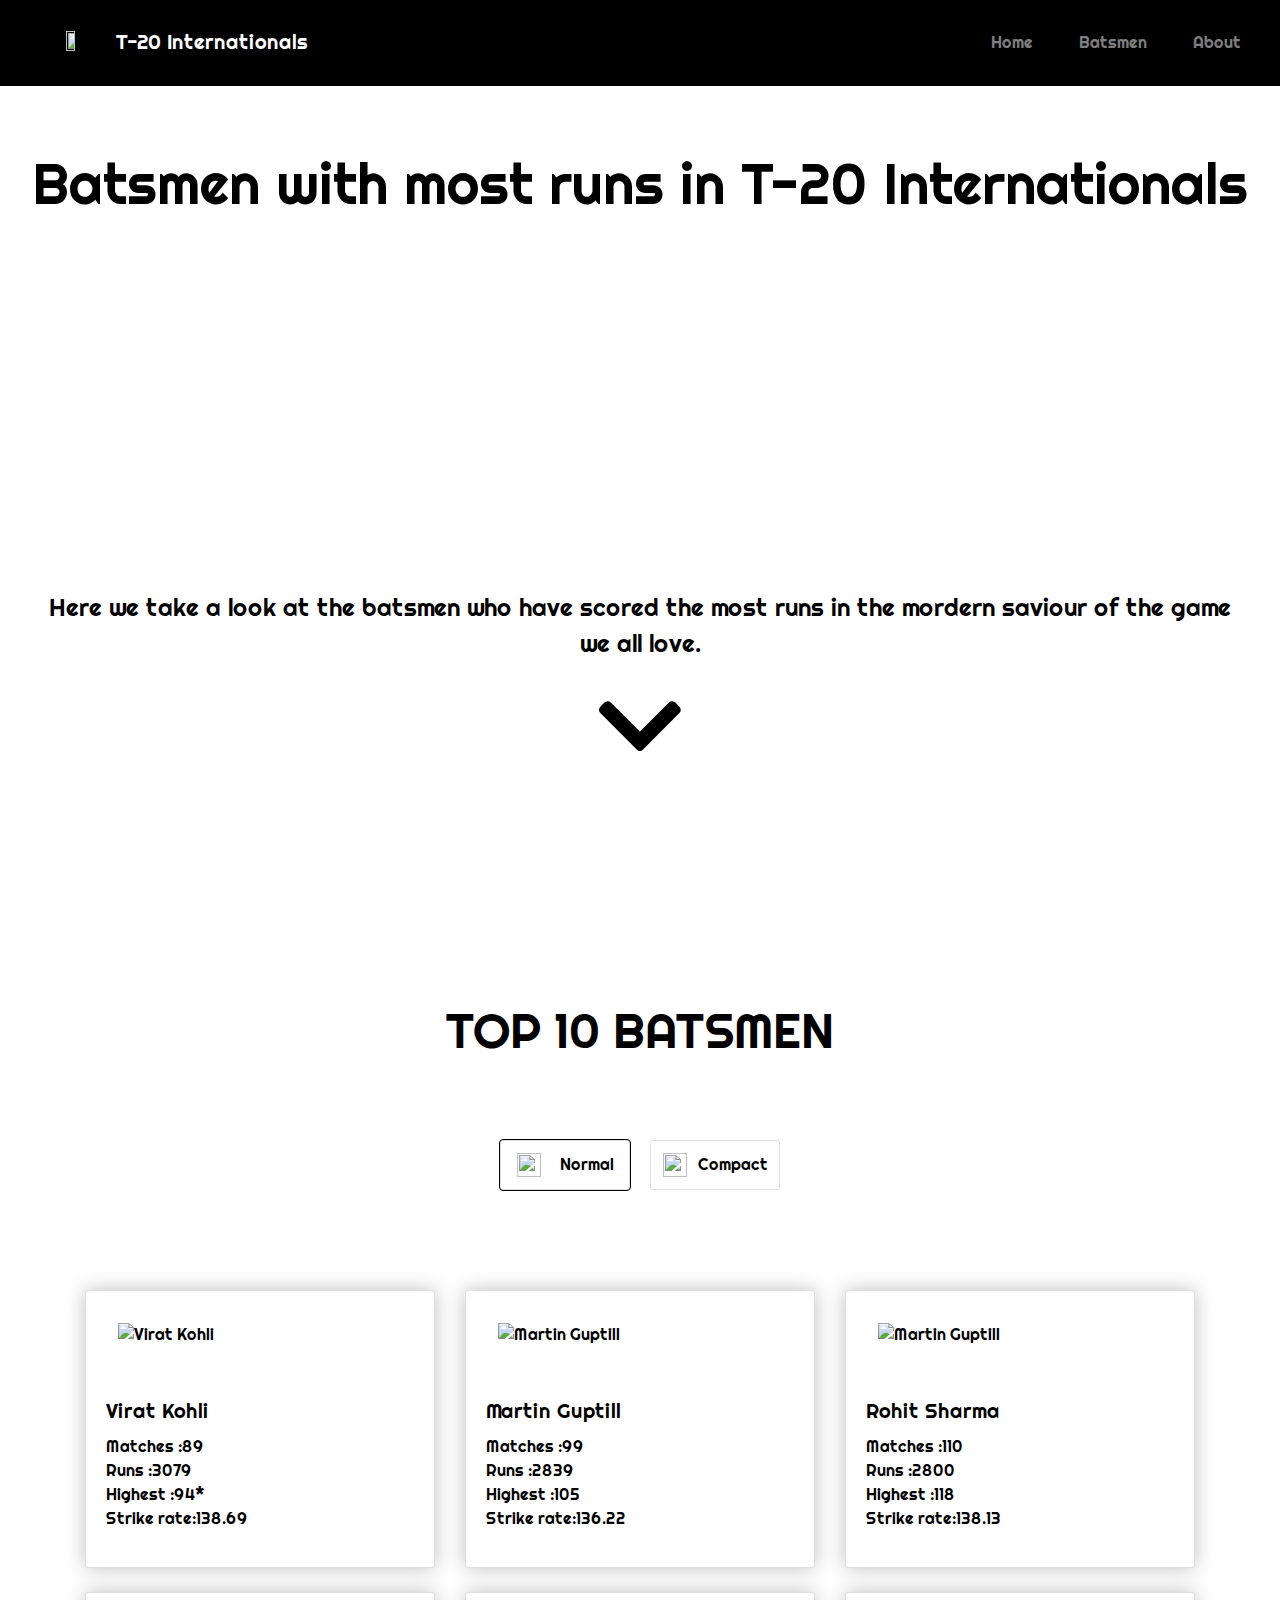
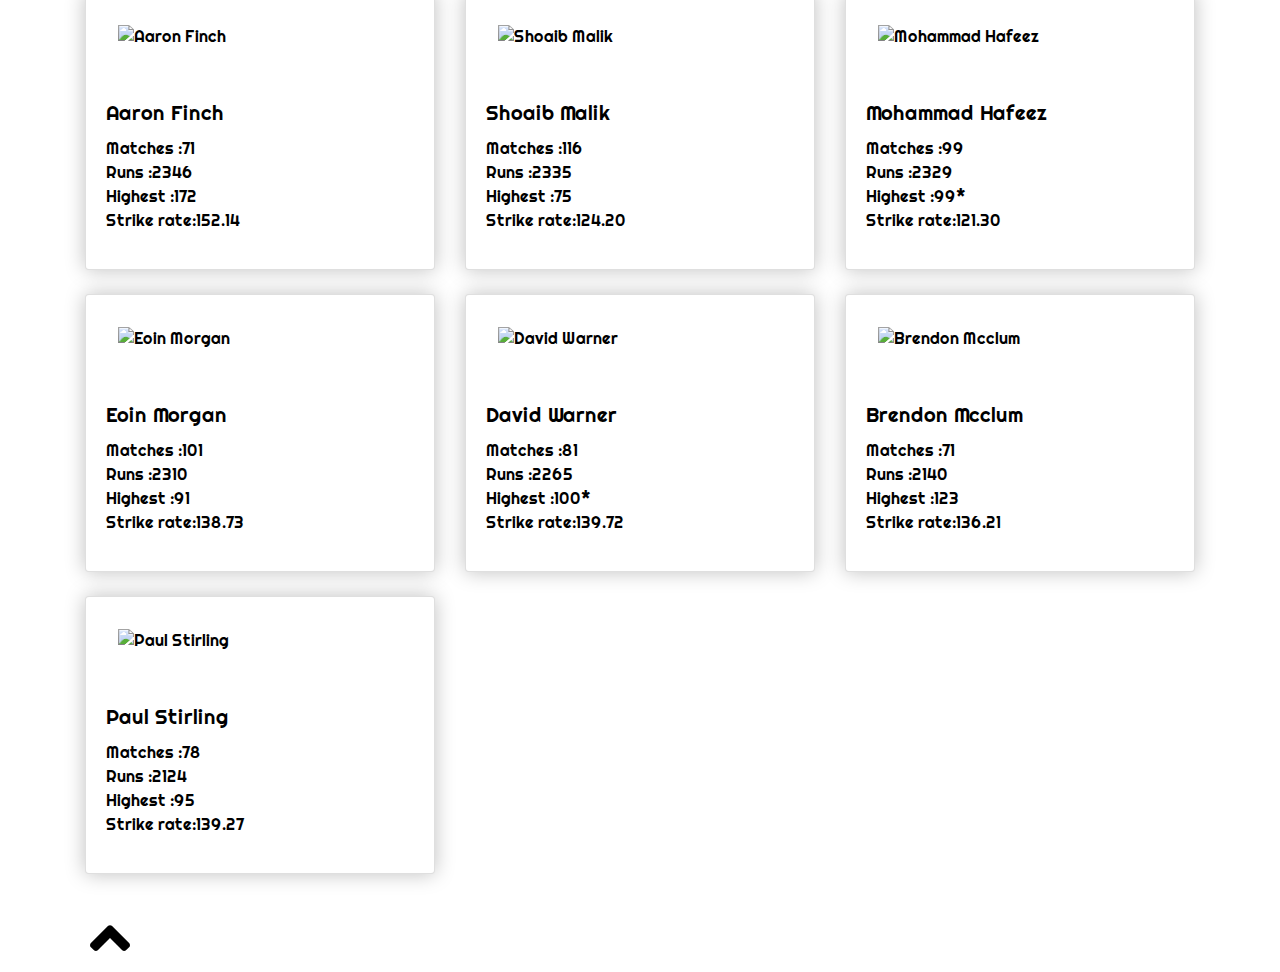
==== index.html @ 228b4ad1 "Rename Super.html to index.html" ====
<!DOCTYPE html>
<html lang="en">

<head>
  <meta charset="UTF-8">
  <link rel="shortcut icon" href="icons/favicon.ico" />
  <meta name="viewport" content="width=device-width, initial-scale=1.0" />
  <link rel="stylesheet" href="https://stackpath.bootstrapcdn.com/bootstrap/4.1.3/css/bootstrap.min.css" />
  <link rel="stylesheet" href="https://use.fontawesome.com/releases/v5.4.1/css/all.css" />
  <link rel="stylesheet" href="https://fonts.googleapis.com/css2?family=Righteous&display=swap" />
  <link rel="stylesheet" href="Super.css" />
  <title>Most Runs in T-20 Internationals</title>
</head>

<body>
  <!-- Navigation Bar -->
  <nav class="navbar navbar-expand-lg navbar-dark fixed-top">
    <a class="navbar-brand navTitle" href="Super.js">
      <img height="10%" width="20%"
        src="https://www.pikpng.com/pngl/m/291-2911652_international-cricket-council-icc-logo-free-vector-international.png">
      T-20 Internationals
    </a>
    <button aria-controls="navbarSupportedContent" aria-expanded="false" aria-label="Toggle navigation"
      class="navbar-toggler" data-target="#navbarSupportedContent" data-toggle="collapse" type="button"><span
        class="navbar-toggler-icon"></span></button>
    <div class="collapse navbar-collapse" id="navbarSupportedContent">
      <ul class="navbar-nav ml-auto">
        <li class="nav-item itemNav">
          <a class="nav-link" href="#header">Home</a>
        </li>
        <li class="nav-item itemNav">
          <a class="nav-link" href="#gallery-title">Batsmen</a>
        </li>
        <li class="nav-item itemNav">
          <a class="nav-link" href="about.html">About</a>
        </li>
      </ul>
    </div>
  </nav><!-- Header Section -->

  <div class="jumbotron text-center " id="header">


    <h2 class="display-4">Batsmen with most runs in T-20 Internationals</h2>
    <div>
      <p class="lead">Here we take a look at the batsmen who have scored the most runs in the mordern saviour of the
        game we all love.</p>
      <a href="#gallery-title"><i class="fas fa-chevron-down fa-6x gallery-icon" id="icon1"></i></a>
    </div>

  </div>
  </div><!-- Gallery  -->
  <div id="gallery-title"></div>
  <div class="gallery-div" id="">
    <h1 class="gallery-head" id="gallery1">Top 10 Batsmen </h1>
    <div class="view-div">
      <button class="view-button" id="normal-view"><img
          src="https://cdn.iconscout.com/icon/free/png-512/grid-1702553-1486968.png"> Normal</button>
      <button class="view-button" id="compact-view"><img src="https://img.icons8.com/ios/452/grid.png"> Compact</button>
    </div>
  </div>
  <section id="gallery">
    <div class="container">
      <div class="row">
        <section id="gallery">
          <div class="container">
            <div class="row">
              <div class="col-lg-4 mb-4">
                <div class="card">
                  <img alt="Virat Kohli" class="card-img-top"
                    src="https://img2.pngio.com/virat-kohli-png-image-6-png-image-virat-kohli-png-350_509.png">
                  <div class="card-body">
                    <h5 class="card-title">Virat Kohli</h5>
                    <p class="card-text">
                      Matches :89<br>
                      Runs :3079<br>
                      Highest :94*<br>
                      Strike rate:138.69<br>
                    </p>

                    </p>
                  </div>
                </div>
              </div>
              <div class="col-lg-4 mb-4">
                <div class="card">
                  <img alt="Martin Guptill" class="card-img-top"
                    src="https://i.pinimg.com/originals/bd/b9/13/bdb913f40a78d6bc8a3077e5ea94eb83.png">
                  <div class="card-body">
                    <h5 class="card-title">Martin Guptill</h5>
                    <p class="card-text">
                      Matches :99<br>
                      Runs :2839<br>
                      Highest :105<br>
                      Strike rate:136.22<br>
                    </p>

                    </p>
                  </div>
                </div>
              </div>
              <div class="col-lg-4 mb-4">
                <div class="card">
                  <img alt="Martin Guptill" class="card-img-top"
                    src="https://www.cricket.com.au/-/media/Players/Men/International/India/Rohit_Sharma_T2018.ashx">
                  <div class="card-body">
                    <h5 class="card-title">Rohit Sharma</h5>
                    <p class="card-text">
                      Matches :110<br>
                      Runs :2800<br>
                      Highest :118<br>
                      Strike rate:138.13<br>
                    </p>

                    </p>
                  </div>
                </div>
              </div>
              <div class="col-lg-4 mb-4">
                <div class="card">
                  <img alt="Aaron Finch" class="card-img-top"
                    src="https://i2.wp.com/www.cricgully.com/wp-content/uploads/2018/01/Aaron-Finch-T2017.ashx_.png?fit=350%2C509&ssl=1">
                  <div class="card-body">
                    <h5 class="card-title">Aaron Finch</h5>
                    <p class="card-text">
                      Matches :71<br>
                      Runs :2346<br>
                      Highest :172<br>
                      Strike rate:152.14<br>
                    </p>

                    </p>
                  </div>
                </div>
              </div>
              <div class="col-lg-4 mb-4">
                <div class="card">
                  <img alt="Shoaib Malik" class="card-img-top"
                    src="https://dailysportsupdates.com/wp-content/uploads/2019/04/Shoaib-Malik.png">
                  <div class="card-body">
                    <h5 class="card-title">Shoaib Malik</h5>
                    <p class="card-text">
                      Matches :116<br>
                      Runs :2335<br>
                      Highest :75<br>
                      Strike rate:124.20<br>
                    </p>

                    </p>
                  </div>
                </div>
              </div>
              <div class="col-lg-4 mb-4">
                <div class="card">
                  <img alt="Mohammad Hafeez" class="card-img-top"
                    src="https://i0.wp.com/cricinfonepal.com/wp-content/uploads/2019/05/Hafeez.png?fit=350%2C509&ssl=1">
                  <div class="card-body">
                    <h5 class="card-title">Mohammad Hafeez</h5>
                    <p class="card-text">
                      Matches :99<br>
                      Runs :2329<br>
                      Highest :99*<br>
                      Strike rate:121.30<br>
                    </p>

                    </p>
                  </div>
                </div>
              </div>
              <div class="col-lg-4 mb-4">
                <div class="card">
                  <img alt="Eoin Morgan" class="card-img-top"
                    src="http://www.cricket.com.au/~/media/Players/Men/International/England/eoin-morgan-eng.ashx">
                  <div class="card-body">
                    <h5 class="card-title">Eoin Morgan</h5>
                    <p class="card-text">
                      Matches :101<br>
                      Runs :2310<br>
                      Highest :91<br>
                      Strike rate:138.73<br>
                    </p>

                    </p>
                  </div>
                </div>
              </div>
              <div class="col-lg-4 mb-4">
                <div class="card">
                  <img alt="David Warner" class="card-img-top"
                    src="http://cricket.com.au/~/media/Players/Men/International/Australia/David-Warner-ODI-Away-2016.ashx">
                  <div class="card-body">
                    <h5 class="card-title">David Warner</h5>
                    <p class="card-text">
                      Matches :81<br>
                      Runs :2265<br>
                      Highest :100*<br>
                      Strike rate:139.72<br>
                    </p>

                    </p>
                  </div>
                </div>
              </div>
              <div class="col-lg-4 mb-4">
                <div class="card">
                  <img alt="Brendon Mcclum" class="card-img-top"
                    src="https://spiderimg.amarujala.com/assets/images/2017/06/07/750x506/brendon-mccullum_1496838276.png">
                  <div class="card-body">
                    <h5 class="card-title">Brendon Mcclum</h5>
                    <p class="card-text">
                      Matches :71<br>
                      Runs :2140<br>
                      Highest :123<br>
                      Strike rate:136.21<br>
                    </p>

                    </p>
                  </div>
                </div>
              </div>
              <div class="col-lg-4 mb-4">
                <div class="card">
                  <img alt="Paul Stirling" class="card-img-top"
                    src="https://www.cricket.com.au/-/media/Players/Men/International/Ireland/Paul-Stirling-wt20.ashx">
                  <div class="card-body">
                    <h5 class="card-title">Paul Stirling</h5>
                    <p class="card-text">
                      Matches :78<br>
                      Runs :2124<br>
                      Highest :95<br>
                      Strike rate:139.27<br>
                    </p>

                    </p>
                  </div>
                </div>
              </div>
        </section>
        <!-- Footer Section -->
        <footer>
          <h1></h1>
          <a href="#header" class="back-to-top"><i class="fas fa-angle-up fa-4x backToTop"></i></a>
        </footer>
        <script src="https://code.jquery.com/jquery-3.5.1.slim.min.js"
          integrity="sha384-DfXdz2htPH0lsSSs5nCTpuj/zy4C+OGpamoFVy38MVBnE+IbbVYUew+OrCXaRkfj"
          crossorigin="anonymous"></script>
        <script src="https://cdn.jsdelivr.net/npm/popper.js@1.16.1/dist/umd/popper.min.js"
          integrity="sha384-9/reFTGAW83EW2RDu2S0VKaIzap3H66lZH81PoYlFhbGU+6BZp6G7niu735Sk7lN"
          crossorigin="anonymous"></script>
        <script src="https://stackpath.bootstrapcdn.com/bootstrap/4.5.2/js/bootstrap.min.js"
          integrity="sha384-B4gt1jrGC7Jh4AgTPSdUtOBvfO8shuf57BaghqFfPlYxofvL8/KUEfYiJOMMV+rV"
          crossorigin="anonymous"></script>
        <script>
          $('.navbar-nav>li>a').on('click', function () {
            $('.navbar-collapse').collapse('hide');
          });
        </script>
        <script src="Super.js">
        </script>

</body>

</html>
---- Super.css ----
html {
    scroll-behavior: smooth;
  }
  body {
    color: black;
    font-family: "Righteous", cursive;
  }
  
  #header {
    background: url("http://web.teletipos.com.uy/wp-content/uploads/2016/11/colortheory-730x370-1.jpg");
  
    background-position: center;
    background-size: cover;
  
    display: flex;
    flex-direction: column;
    width: auto;
    height: calc(100vh - 4.45rem);
  }
  
  .backToTop {
    margin-left: 49%;
  
    color: #000000;
    padding: 0.6%;
    border-radius: 50%;
    margin-bottom: 4%;
  }
  .card {
    height: 100%;
    -webkit-box-shadow: 0px 0px 20px 0px rgba(0, 0, 0, 0.25);
    -moz-box-shadow: 0px 0px 20px 0px rgba(0, 0, 0, 0.25);
    box-shadow: 0px 0px 20px 0px rgba(0, 0, 0, 0.25);
  }
  .card-body.hidden {
    display: none;
  }
  .card-img-top {
    padding: 2rem;
  }
  .display-3 {
    font-size: 8rem;
  }
  .fas fa-chevron-down fa-6x gallery-icon {
    padding-top: 100px;
  }
  
  .gallery-head {
    font-size: 3rem;
    text-align: center;
    margin-top: 8%;
    margin-bottom: 80px;
    text-transform: uppercase;
  }
  .gallery-icon {
    color: #000000;
    text-align: center;
  }
  .itemNav {
    padding: 15px;
  }
  .jumbotron {
    border-radius: 0;
  }
  .lead {
    margin-top: 30%;
    font-size: 1.5rem;
  }
  .navbar {
    background-color: black;
    color: white;
  }
  .navbar ~ * {
    position: relative;
    top: 4.45rem;
  }
  .navTitle {
    color: #ffffff;
    padding-left: 50px;
    size: 50px;
  }
  .view-div {
    display: flex;
    justify-content: center;
    margin-bottom: 100px;
  }
  .view-button {
    width: 130px;
    height: 50px;
    margin: 0 10px;
    border: 1px solid #dddddd;
    border-radius: 3px;
    background: #ffffff;
  
    display: flex;
    align-items: center;
    justify-content: space-around;
  }
  .view-button > img {
    width: 24px;
    height: 24px;
  }
  .view-button:hover {
    cursor: pointer;
  }
  .view-button.selected {
    outline: 1px solid black;
  }
  @media (max-width: 320px) {
    .lead {
      margin-top: 60%;
    }
    #header {
      width: 510px;
    }
    #icon1 {
      margin-top: -6%;
    }
    #gallery1 {
      font-size: 1.5rem;
  
      margin-top: 5%;
      margin-left: 50%;
      text-transform: uppercase;
    }
    #normal-view {
      margin-left: 50%;
    }
  }
  @media (min-width: 321px) and (max-width: 449px) {
    .lead {
      margin-top: 50%;
    }
    #header {
      width: 500px;
    }
    #gallery1,
    #normal-view {
      margin-left: 20%;
    }
  }
  @media (min-width: 449px) and (max-width: 750px) {
    #header {
      width: 100%;
    }
  }
  @media (min-width: 760px) {
    #header {
      width: 100%;
    }
  }
  @media (min-width: 800px) and (max-width: 1440px) {
    #header {
      width: 100%;
    }
  }
  
  @media only screen and (max-width: 600px) {
    .display-3 {
      font-size: 4rem;
    }
    .gallery-head {
      font-size: 2rem;
    }
    .navTitle {
      padding-left: 3px;
    }
  }
  
  @media only screen and (min-width: 992px) {
    #header {
      height: calc(100vh - 4.45rem - 15px);
    }
    .navbar ~ * {
      top: calc(4.45rem + 15px);
    }
  }
  
  /* Styles for if the screen is taller than it is wide (assumed mobile view) */
  @media screen and (max-aspect-ratio: 8/7) {
    .display-3 {
      font-size: 6rem;
    }
  }
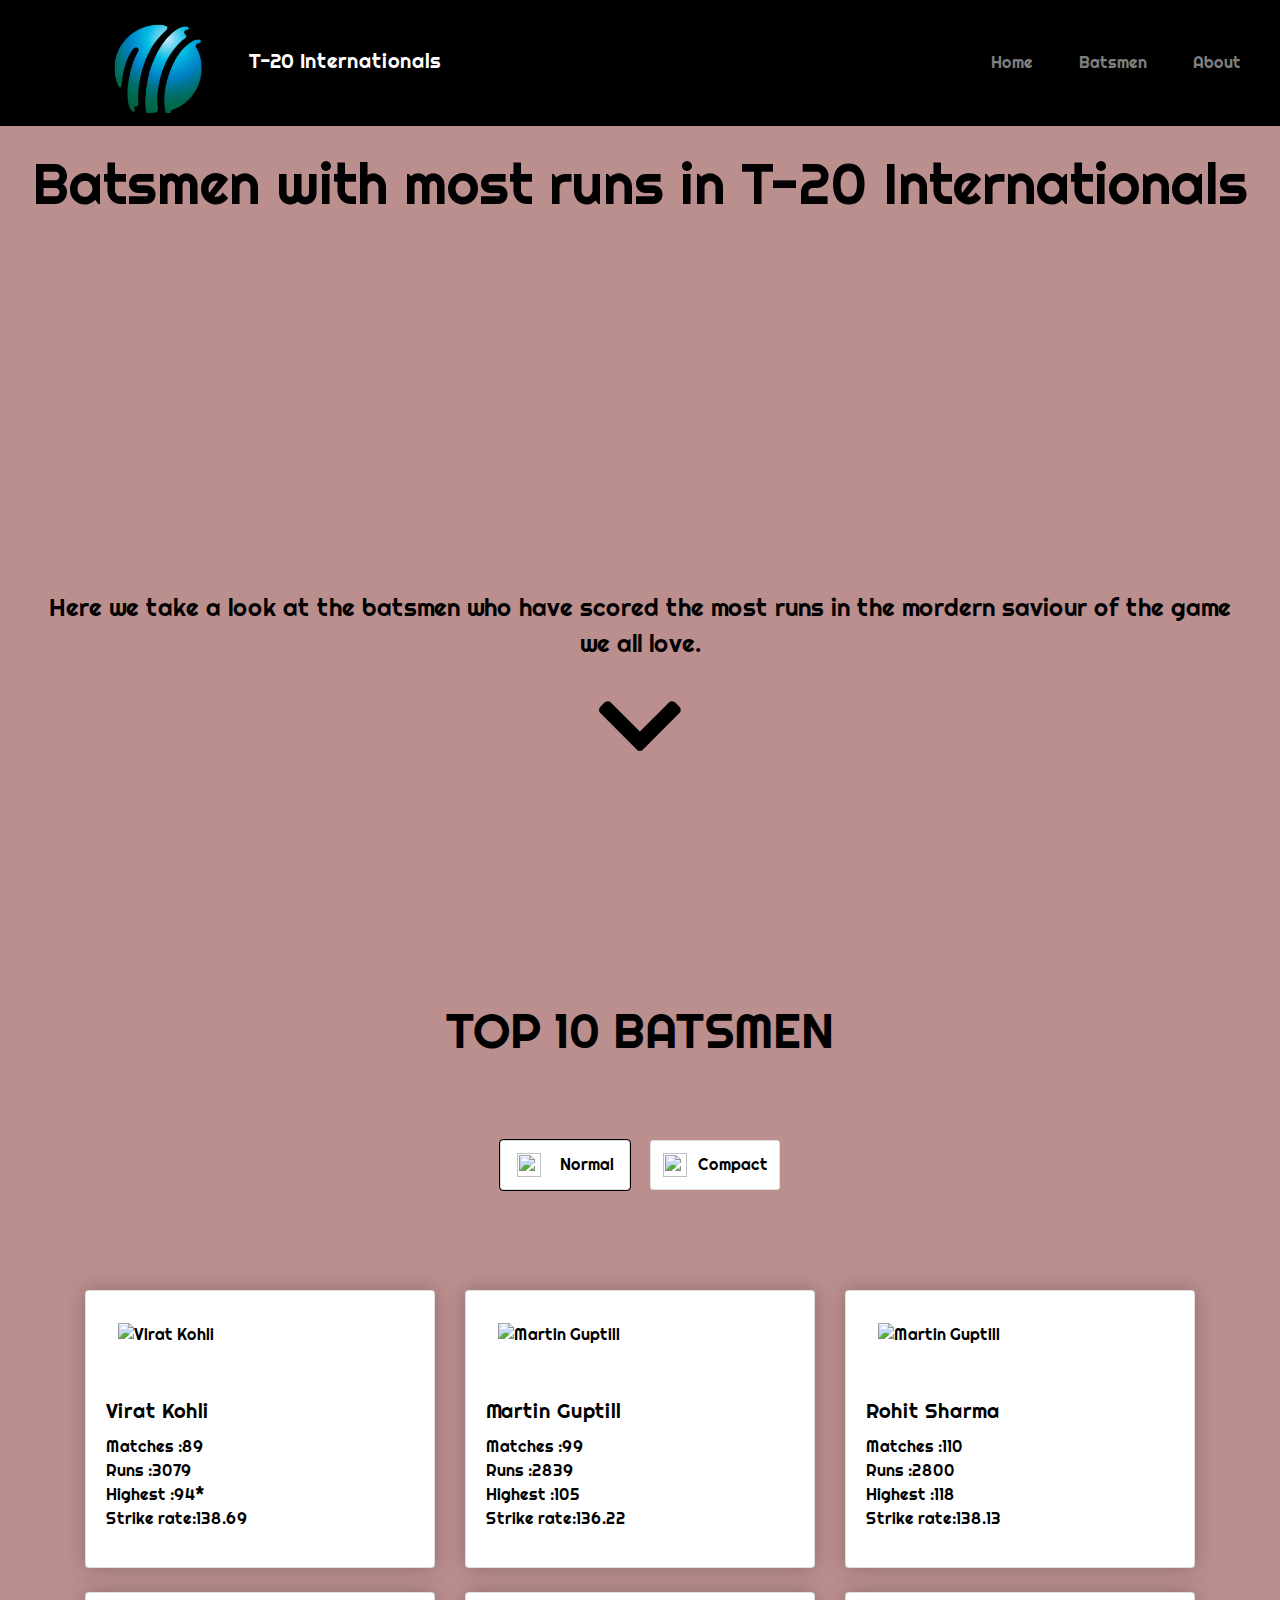
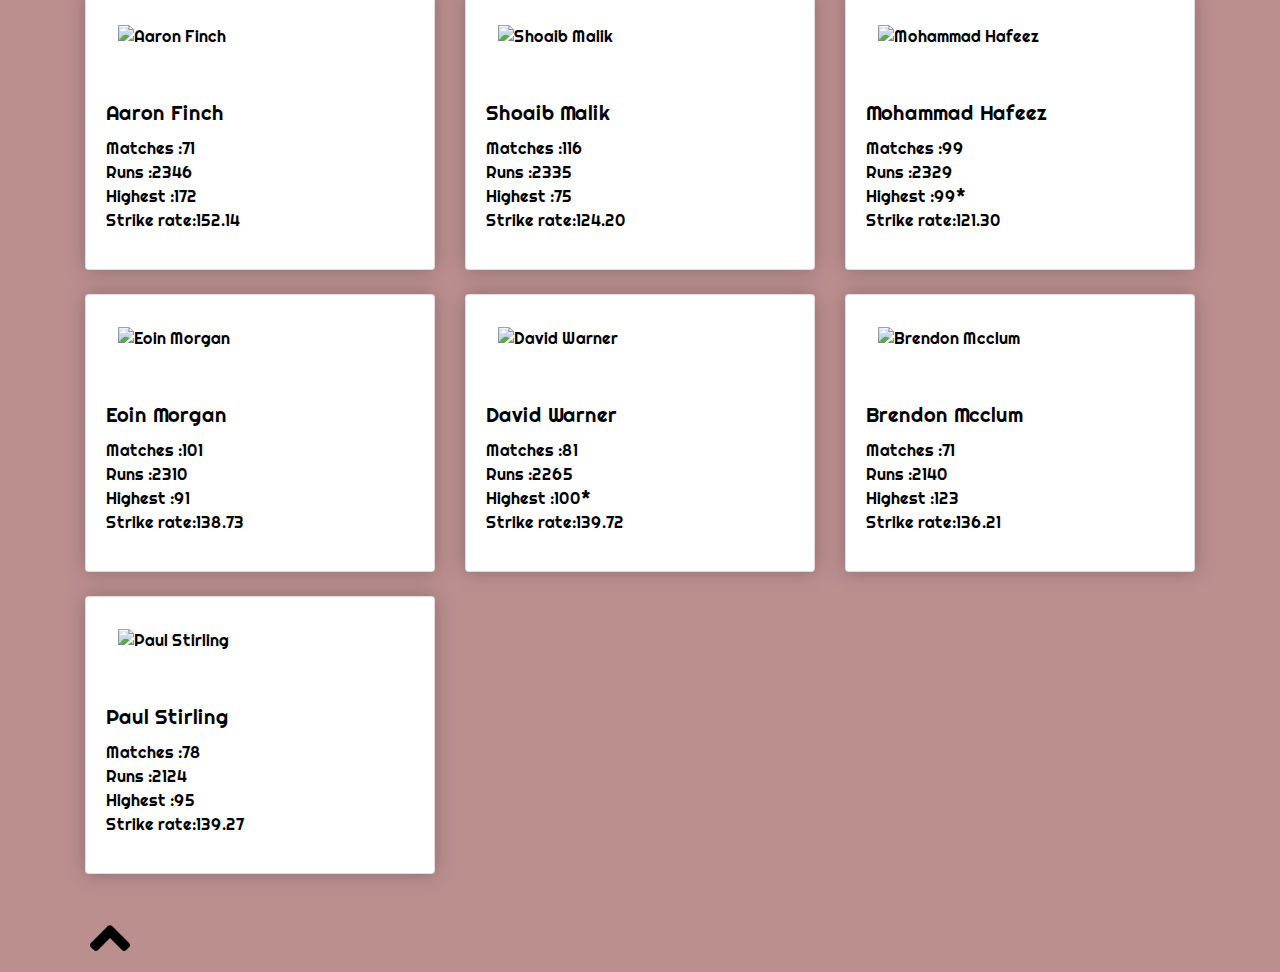
==== commit 98f53581: "Update index.html" ====
--- a/index.html
+++ b/index.html
@@ -17,7 +17,7 @@
   <nav class="navbar navbar-expand-lg navbar-dark fixed-top">
     <a class="navbar-brand navTitle" href="Super.js">
       <img height="10%" width="20%"
-        src="https://www.pikpng.com/pngl/m/291-2911652_international-cricket-council-icc-logo-free-vector-international.png">
+        src="icc.png">
       T-20 Internationals
     </a>
     <button aria-controls="navbarSupportedContent" aria-expanded="false" aria-label="Toggle navigation"
--- a/Super.css
+++ b/Super.css
@@ -4,6 +4,8 @@
   body {
     color: black;
     font-family: "Righteous", cursive;
+    background-image: url("https://lh3.googleusercontent.com/proxy/6nYLoSW91mfda7-nhuaaTODqPCHlDpgC-QM93iegGdT_gt5KWao6BAaEcH2YEsRw263yA7e8q-r44TxiOIW5JXgrpofgBQaFPHm2h6M9");
+    background-color: rosybrown;
   }
   
   #header {
@@ -181,4 +183,4 @@
     .display-3 {
       font-size: 6rem;
     }
-  }+  }
